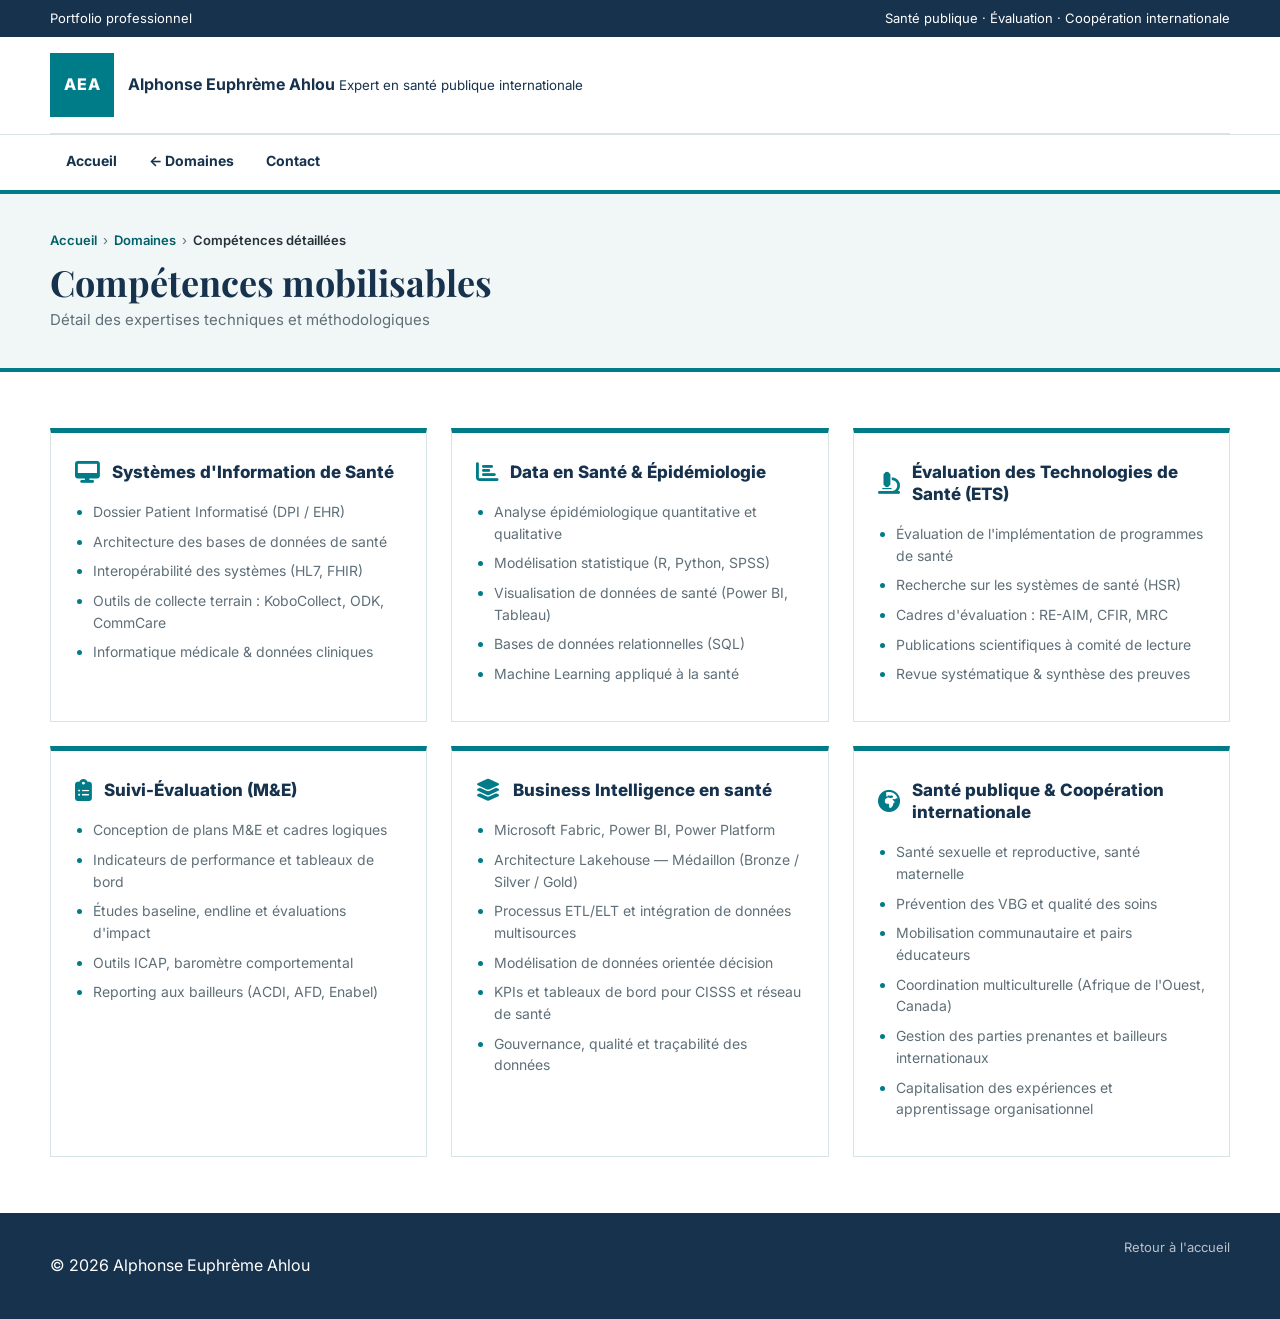
==== competences.html @ 110e1747 "Mise a jour majeure du portfolio - Section Organisations membres (Precrisa, ANaRPI, YALI, We Women, " ====
<!DOCTYPE html>
<html lang="fr">
<head>
  <meta charset="UTF-8">
  <meta name="viewport" content="width=device-width, initial-scale=1.0">
  <title>Compétences – Alphonse Euphrème Ahlou</title>
  <meta name="description" content="Compétences d'Alphonse Euphrème Ahlou : SIS, épidémiologie, ETS, suivi-évaluation, Business Intelligence et coopération internationale.">
  <meta property="og:title" content="Compétences – Alphonse Euphrème Ahlou">
  <meta property="og:url" content="https://alphonseahlou.github.io/portfolio/competences.html">
  <meta property="og:image" content="https://alphonseahlou.github.io/portfolio/photo.jpg">
  <meta property="og:type" content="website">
  <link rel="canonical" href="https://alphonseahlou.github.io/portfolio/competences.html">
  <meta name="theme-color" content="#17324d">
  <link rel="preconnect" href="https://fonts.googleapis.com">
  <link rel="preconnect" href="https://fonts.gstatic.com" crossorigin>
  <link href="https://fonts.googleapis.com/css2?family=Playfair+Display:wght@600;700&family=Inter:wght@400;500;700;800&display=swap" rel="stylesheet">
  <link rel="stylesheet" href="https://cdnjs.cloudflare.com/ajax/libs/font-awesome/6.5.0/css/all.min.css">
  <link rel="stylesheet" href="style.css">
</head>
<body>
  <a class="skip-link" href="#contenu">Aller au contenu principal</a>

  <header class="site-header">
    <div class="govbar">
      <div class="container govbar-inner">
        <span>Portfolio professionnel</span>
        <span>Santé publique · Évaluation · Coopération internationale</span>
      </div>
    </div>
    <div class="brand-compact container">
      <a class="brand-mark" href="index.html" aria-label="Accueil">
        <span class="brand-symbol">AEA</span>
        <span>
          <strong>Alphonse Euphrème Ahlou</strong>
          <small>Expert en santé publique internationale</small>
        </span>
      </a>
    </div>
    <nav class="main-nav" aria-label="Navigation">
      <div class="container nav-inner">
        <button class="menu-toggle" type="button" aria-expanded="false" aria-controls="nav-links">Menu</button>
        <ul id="nav-links">
          <li><a href="index.html">Accueil</a></li>
          <li><a href="index.html#domaines">← Domaines</a></li>
          <li><a href="index.html#contact">Contact</a></li>
        </ul>
      </div>
    </nav>
  </header>

  <div class="page-hero">
    <div class="container">
      <nav class="breadcrumb" aria-label="Fil d'Ariane">
        <a href="index.html">Accueil</a><span>›</span>
        <a href="index.html#domaines">Domaines</a><span>›</span>
        <span class="current">Compétences détaillées</span>
      </nav>
      <h1>Compétences mobilisables</h1>
      <p>Détail des expertises techniques et méthodologiques</p>
    </div>
  </div>

  <main id="contenu">
    <div class="container" style="padding: 56px 0;">
      <div class="competences-grid">

        <div class="competence-card">
          <div class="competence-header">
            <i class="fas fa-desktop"></i>
            <h2>Systèmes d'Information de Santé</h2>
          </div>
          <ul>
            <li>Dossier Patient Informatisé (DPI / EHR)</li>
            <li>Architecture des bases de données de santé</li>
            <li>Interopérabilité des systèmes (HL7, FHIR)</li>
            <li>Outils de collecte terrain : KoboCollect, ODK, CommCare</li>
            <li>Informatique médicale &amp; données cliniques</li>
          </ul>
        </div>

        <div class="competence-card">
          <div class="competence-header">
            <i class="fas fa-chart-bar"></i>
            <h2>Data en Santé &amp; Épidémiologie</h2>
          </div>
          <ul>
            <li>Analyse épidémiologique quantitative et qualitative</li>
            <li>Modélisation statistique (R, Python, SPSS)</li>
            <li>Visualisation de données de santé (Power BI, Tableau)</li>
            <li>Bases de données relationnelles (SQL)</li>
            <li>Machine Learning appliqué à la santé</li>
          </ul>
        </div>

        <div class="competence-card">
          <div class="competence-header">
            <i class="fas fa-microscope"></i>
            <h2>Évaluation des Technologies de Santé (ETS)</h2>
          </div>
          <ul>
            <li>Évaluation de l'implémentation de programmes de santé</li>
            <li>Recherche sur les systèmes de santé (HSR)</li>
            <li>Cadres d'évaluation : RE-AIM, CFIR, MRC</li>
            <li>Publications scientifiques à comité de lecture</li>
            <li>Revue systématique &amp; synthèse des preuves</li>
          </ul>
        </div>

        <div class="competence-card">
          <div class="competence-header">
            <i class="fas fa-clipboard-list"></i>
            <h2>Suivi-Évaluation (M&amp;E)</h2>
          </div>
          <ul>
            <li>Conception de plans M&amp;E et cadres logiques</li>
            <li>Indicateurs de performance et tableaux de bord</li>
            <li>Études baseline, endline et évaluations d'impact</li>
            <li>Outils ICAP, baromètre comportemental</li>
            <li>Reporting aux bailleurs (ACDI, AFD, Enabel)</li>
          </ul>
        </div>

        <div class="competence-card">
          <div class="competence-header">
            <i class="fas fa-layer-group"></i>
            <h2>Business Intelligence en santé</h2>
          </div>
          <ul>
            <li>Microsoft Fabric, Power BI, Power Platform</li>
            <li>Architecture Lakehouse — Médaillon (Bronze / Silver / Gold)</li>
            <li>Processus ETL/ELT et intégration de données multisources</li>
            <li>Modélisation de données orientée décision</li>
            <li>KPIs et tableaux de bord pour CISSS et réseau de santé</li>
            <li>Gouvernance, qualité et traçabilité des données</li>
          </ul>
        </div>

        <div class="competence-card">
          <div class="competence-header">
            <i class="fas fa-globe-africa"></i>
            <h2>Santé publique &amp; Coopération internationale</h2>
          </div>
          <ul>
            <li>Santé sexuelle et reproductive, santé maternelle</li>
            <li>Prévention des VBG et qualité des soins</li>
            <li>Mobilisation communautaire et pairs éducateurs</li>
            <li>Coordination multiculturelle (Afrique de l'Ouest, Canada)</li>
            <li>Gestion des parties prenantes et bailleurs internationaux</li>
            <li>Capitalisation des expériences et apprentissage organisationnel</li>
          </ul>
        </div>

      </div>
    </div>
  </main>

  <button class="back-to-top" id="back-to-top" aria-label="Retour en haut">&#8679;</button>
  <footer class="site-footer">
    <div class="container footer-inner">
      <p>© 2026 Alphonse Euphrème Ahlou</p>
      <a href="index.html">Retour à l'accueil</a>
    </div>
  </footer>
  <script src="script.js"></script>
</body>
</html>
---- style.css ----
:root {
  --ink:       #17324d;
  --ink-2:     #274b68;
  --teal:      #007c89;
  --teal-dark: #005f68;
  --yellow:    #ffc72c;
  --green:     #4a8f3a;
  --paper:     #ffffff;
  --mist:      #f1f6f7;
  --line:      #d7e4e6;
  --soft:      #eaf2f3;
  --text:      #263238;
  --muted:     #5f6f78;
  --radius:    8px;
  --transition: 0.25s cubic-bezier(0.4, 0, 0.2, 1);
  --max:       1180px;
}

* { box-sizing: border-box; }
html { scroll-behavior: smooth; }

body {
  margin: 0;
  font-family: 'Inter', Arial, Helvetica, sans-serif;
  color: var(--text);
  background: var(--paper);
  line-height: 1.6;
}

h1, h2 {
  font-family: 'Playfair Display', Georgia, serif;
}

h3, p { overflow-wrap: anywhere; }

a { color: var(--teal-dark); text-decoration: none; }
a:hover { text-decoration: underline; }

.container { width: min(var(--max), calc(100% - 40px)); margin: 0 auto; }

/* ---- Skip link ---- */
.skip-link { position: absolute; left: -999px; top: 12px; background: var(--ink); color: white; padding: 10px 14px; z-index: 10; }
.skip-link:focus { left: 12px; }

/* ---- Govbar ---- */
.govbar { background: var(--ink); color: white; font-size: 13px; }
.govbar-inner { display: flex; justify-content: space-between; gap: 16px; padding: 8px 0; }

/* ---- Brand ---- */
.brand { display: flex; justify-content: space-between; align-items: center; gap: 28px; padding: 26px 0; }
.brand-mark { display: flex; align-items: center; gap: 14px; color: var(--ink); }
.brand-symbol { display: grid; place-items: center; width: 64px; height: 64px; background: var(--teal); color: white; font-weight: 800; letter-spacing: 1px; flex-shrink: 0; }
.brand strong { display: block; font-size: 22px; line-height: 1.2; }
.brand small { display: block; color: var(--muted); margin-top: 4px; font-size: 13px; }

/* ---- Search ---- */
.search { min-width: 320px; }
.search label { display: block; color: var(--ink); font-weight: 700; font-size: 13px; margin-bottom: 6px; }
.search-row { display: flex; border: 1px solid var(--line); background: white; }
.search input { flex: 1; border: 0; padding: 12px; min-width: 0; font: inherit; }
.search button { width: 48px; border: 0; background: var(--yellow); color: var(--ink); font-size: 16px; cursor: pointer; }
.search-hit { outline: 4px solid var(--yellow); outline-offset: 6px; }

/* ---- Nav ---- */
.main-nav { border-top: 1px solid var(--line); border-bottom: 4px solid var(--teal); background: white; position: sticky; top: 0; z-index: 50; }
.nav-inner { display: flex; align-items: center; }
.menu-toggle { display: none; }
.main-nav ul { display: flex; flex-wrap: wrap; gap: 0; padding: 0; margin: 0; list-style: none; }
.main-nav a { display: block; padding: 15px 16px; color: var(--ink); font-weight: 700; font-size: 14px; border-bottom: 3px solid transparent; transition: border-color var(--transition), background var(--transition); }
.main-nav a:hover, .main-nav a.active { background: var(--mist); border-bottom-color: var(--teal); text-decoration: none; }

/* ---- Hero ---- */
.hero { background: linear-gradient(90deg, var(--mist) 0 62%, var(--soft) 62%); border-bottom: 1px solid var(--line); }
.hero-grid { display: grid; grid-template-columns: minmax(0, 1fr) 340px; gap: 54px; align-items: center; padding: 64px 0; animation: heroFadeIn 0.8s ease both; }

@keyframes heroFadeIn {
  from { opacity: 0; transform: translateY(20px); }
  to   { opacity: 1; transform: translateY(0); }
}

.eyebrow, .section-label, .tag { color: var(--teal-dark); text-transform: uppercase; letter-spacing: .08em; font-size: 13px; font-weight: 800; margin: 0 0 12px; }
h1 { color: var(--ink); font-size: clamp(30px, 4.5vw, 54px); line-height: 1.08; margin: 0 0 20px; }
h2 { color: var(--ink); font-size: clamp(24px, 3vw, 38px); line-height: 1.15; margin: 0 0 20px; }
h3 { color: var(--ink); margin: 0 0 10px; line-height: 1.3; }
.lead { font-size: 18px; color: var(--ink-2); max-width: 680px; }

.hero-actions { display: flex; flex-wrap: wrap; gap: 12px; margin-top: 24px; }

.button { display: inline-flex; align-items: center; gap: 8px; min-height: 44px; padding: 11px 20px; border: 2px solid var(--teal-dark); font-weight: 700; font-size: 14px; transition: filter var(--transition), transform var(--transition); }
.button.primary { background: var(--teal-dark); color: white; }
.button.secondary { background: white; color: var(--teal-dark); }
.button:hover { text-decoration: none; filter: brightness(.92); transform: translateY(-1px); }

/* ---- Disponible badge ---- */
.disponible-badge {
  display: inline-flex; align-items: center; gap: 8px;
  background: rgba(0, 124, 137, 0.1); border: 1px solid rgba(0, 124, 137, 0.3);
  color: var(--teal-dark); border-radius: 999px; padding: 6px 14px;
  font-size: 13px; font-weight: 600; margin-top: 18px;
}
.disponible-dot {
  width: 8px; height: 8px; border-radius: 50%; background: #4ade80; flex-shrink: 0;
  animation: pulseDot 2s ease-in-out infinite;
}
@keyframes pulseDot {
  0%, 100% { opacity: 1; transform: scale(1); }
  50%       { opacity: 0.5; transform: scale(0.75); }
}

/* ---- Identity panel ---- */
.identity-panel { background: var(--paper); border-top: 6px solid var(--yellow); padding: 22px; box-shadow: 0 10px 30px rgba(23, 50, 77, .12); transition: transform var(--transition); }
.identity-panel:hover { transform: translateY(-4px); }
.identity-panel img { width: 100%; aspect-ratio: 1 / 1; object-fit: cover; display: block; margin-bottom: 18px; }
.identity-panel h2 { font-size: 20px; margin-bottom: 8px; }

/* ---- Quick links ---- */
.quick-links { background: var(--ink); }
.quick-grid { display: grid; grid-template-columns: repeat(4, 1fr); }
.quick-grid a { color: white; padding: 22px 18px; border-left: 1px solid rgba(255,255,255,.18); transition: background var(--transition); }
.quick-grid a:last-child { border-right: 1px solid rgba(255,255,255,.18); }
.quick-grid a:hover { background: rgba(255,255,255,.08); text-decoration: none; }
.quick-grid span { display: block; color: var(--yellow); font-size: 12px; font-weight: 800; text-transform: uppercase; letter-spacing: .08em; }
.quick-grid strong { display: block; margin-top: 5px; font-size: 16px; }

/* ---- Sections ---- */
.section { padding: 72px 0; }
.section.tinted { background: var(--mist); border-top: 1px solid var(--line); border-bottom: 1px solid var(--line); }
.section.compact { padding: 52px 0; }

/* ---- À propos ---- */
.split-grid { display: grid; grid-template-columns: 36% 1fr; gap: 64px; }
.rich-text p { font-size: 17px; color: var(--ink-2); }
.stats { display: grid; grid-template-columns: repeat(3, 1fr); border-top: 1px solid var(--line); border-left: 1px solid var(--line); margin-top: 28px; }
.stats div { padding: 20px; border-right: 1px solid var(--line); border-bottom: 1px solid var(--line); background: white; }
.stats strong { display: block; font-size: 32px; color: var(--teal-dark); font-family: 'Playfair Display', serif; }
.stats span { color: var(--muted); font-size: 13px; }

/* ---- Domaines ---- */
.topic-grid { display: grid; grid-template-columns: repeat(3, 1fr); gap: 18px; margin-top: 26px; }
.topic-grid article {
  background: white; border: 1px solid var(--line); border-top: 5px solid var(--teal);
  padding: 24px; transition: transform var(--transition), box-shadow var(--transition);
}
.topic-grid article:hover { transform: translateY(-5px); box-shadow: 0 8px 24px rgba(23, 50, 77, .1); }
.topic-grid article i { font-size: 24px; color: var(--teal); margin-bottom: 12px; display: block; }
.topic-grid span { color: var(--green); font-weight: 800; font-size: 13px; }

/* ---- Projets ---- */
.section-heading { display: flex; align-items: end; justify-content: space-between; gap: 24px; margin-bottom: 26px; }
.text-link { font-weight: 800; }
.news-grid { display: grid; grid-template-columns: repeat(3, 1fr); gap: 20px; }
.news-card { background: white; border: 1px solid var(--line); border-top: 5px solid var(--teal); padding: 24px; transition: transform var(--transition), box-shadow var(--transition); }
.news-card:hover { transform: translateY(-4px); box-shadow: 0 8px 24px rgba(23, 50, 77, .1); }
.news-card.featured { grid-column: span 2; background: var(--ink); color: white; border-top-color: var(--yellow); }
.news-card.featured h3, .news-card.featured .tag { color: white; }
.news-card span { display: block; color: var(--muted); font-weight: 700; margin-top: 16px; font-size: 13px; }
.news-card.featured span { color: var(--yellow); }

/* ---- Publications ---- */
.publication-list { display: grid; gap: 20px; margin-top: 24px; }
.publication-list article {
  display: grid; grid-template-columns: 100px 1fr; gap: 20px;
  background: white; border: 1px solid var(--line); border-left: 6px solid var(--teal);
  padding: 24px; transition: transform var(--transition), box-shadow var(--transition);
}
.publication-list article:hover { transform: translateY(-3px); box-shadow: 0 6px 20px rgba(23, 50, 77, .1); }
time { color: var(--teal-dark); font-size: 22px; font-weight: 800; font-family: 'Playfair Display', serif; }
.card-meta { display: flex; flex-wrap: wrap; gap: 8px; margin-bottom: 10px; }
.card-tag { background: rgba(0, 124, 137, 0.1); color: var(--teal-dark); padding: 3px 10px; border-radius: 20px; font-size: 12px; font-weight: 600; }
.publication-list h3 { font-size: 16px; margin-bottom: 8px; line-height: 1.4; }
.publication-list a { display: inline-flex; align-items: center; gap: 6px; margin-top: 10px; font-size: 13px; font-weight: 700; }

/* Toggle résumé */
.card-abstract { font-size: 13.5px; color: var(--muted); line-height: 1.65; max-height: 0; overflow: hidden; transition: max-height 0.4s ease; }
.card-abstract.open { max-height: 600px; }
.toggle-abstract { background: none; border: none; color: var(--teal-dark); font-size: 13px; font-weight: 700; cursor: pointer; padding: 6px 0; display: inline-block; margin-top: 6px; font-family: 'Inter', sans-serif; }
.toggle-abstract:hover { color: var(--ink); text-decoration: underline; }

/* ---- Parcours ---- */
.timeline { display: grid; grid-template-columns: repeat(4, 1fr); gap: 18px; margin-top: 26px; }
.timeline article { background: white; border: 1px solid var(--line); border-top: 5px solid var(--yellow); padding: 24px; transition: transform var(--transition); }
.timeline article:hover { transform: translateY(-4px); }
.timeline span { display: inline-block; background: var(--ink); color: white; padding: 4px 10px; font-weight: 800; font-size: 13px; margin-bottom: 12px; }

/* ---- Services ---- */
.service-band { display: grid; grid-template-columns: 30% 1fr; gap: 48px; align-items: start; background: var(--ink); color: white; padding: 40px; border-radius: var(--radius); }
.service-band h2, .service-band .section-label { color: white; }
.service-list { columns: 2; gap: 32px; margin: 0; padding: 0; list-style: none; }
.service-list li { break-inside: avoid; margin-bottom: 14px; display: flex; align-items: flex-start; gap: 10px; font-size: 14px; }
.service-list li i { color: var(--yellow); flex-shrink: 0; margin-top: 2px; }

/* ---- Contact ---- */
.contact { background: var(--mist); }
.contact-grid { display: grid; grid-template-columns: 40% 1fr; gap: 56px; }
.contact-grid > div > p { font-size: 17px; color: var(--ink-2); margin-bottom: 24px; }
.contact-social { display: grid; grid-template-columns: repeat(2, 1fr); gap: 10px; }
.contact-social a { background: white; border: 1px solid var(--line); padding: 14px 16px; font-weight: 700; color: var(--ink); display: flex; align-items: center; gap: 8px; font-size: 14px; transition: background var(--transition), border-color var(--transition); }
.contact-social a:hover { background: var(--soft); border-color: var(--teal); text-decoration: none; }
.contact-social a i { color: var(--teal); width: 16px; }
.contact-form { display: grid; gap: 14px; }
.form-group { display: grid; gap: 5px; }
.form-group label { font-weight: 700; font-size: 13px; color: var(--ink); }
.form-group input, .form-group textarea { border: 1px solid var(--line); padding: 12px; font: inherit; width: 100%; background: white; transition: border-color var(--transition), box-shadow var(--transition); }
.form-group textarea { resize: vertical; }
.form-group input:focus, .form-group textarea:focus { outline: none; border-color: var(--teal); box-shadow: 0 0 0 3px rgba(0, 124, 137, 0.12); }

/* ---- Back to top ---- */
.back-to-top {
  position: fixed; bottom: 28px; right: 24px; width: 44px; height: 44px;
  border-radius: 50%; background: var(--teal-dark); color: white; border: none;
  cursor: pointer; font-size: 20px; box-shadow: 0 4px 16px rgba(23, 50, 77, .2);
  opacity: 0; transform: translateY(12px); transition: opacity .3s, transform .3s;
  pointer-events: none; z-index: 999;
}
.back-to-top.visible { opacity: 1; transform: translateY(0); pointer-events: auto; }
.back-to-top:hover { background: var(--ink); }

/* ---- Compteur de visites ---- */
.visit-counter {
  background: var(--ink);
  color: rgba(255,255,255,.7);
  text-align: center;
  padding: 12px 20px;
  font-size: 13px;
  display: flex;
  align-items: center;
  justify-content: center;
  gap: 8px;
}
.visit-counter i { color: var(--yellow); }
.visit-counter img { vertical-align: middle; filter: invert(1); height: 18px; }

/* ---- Organisations membres ---- */
.orgs-strip {
  display: flex;
  flex-wrap: wrap;
  gap: 32px 48px;
  align-items: center;
  justify-content: center;
  margin-top: 40px;
}
.org-logo {
  display: flex;
  flex-direction: column;
  align-items: center;
  gap: 10px;
  text-align: center;
}
.org-logo img {
  height: 80px;
  width: auto;
  max-width: 140px;
  object-fit: contain;
  filter: grayscale(20%);
  transition: filter .2s;
}
.org-logo img:hover { filter: grayscale(0%); }
.org-logo span {
  font-size: 12px;
  color: var(--ink);
  font-weight: 600;
  letter-spacing: .04em;
  text-transform: uppercase;
  opacity: .7;
}
@media (max-width: 600px) {
  .orgs-strip { gap: 24px 32px; }
  .org-logo img { height: 60px; }
}

/* ---- Footer ---- */
.site-footer { background: var(--ink); color: white; padding: 24px 0; }
.footer-inner { display: flex; justify-content: space-between; gap: 18px; }
.site-footer a { color: rgba(255,255,255,.7); font-size: 13px; }
.site-footer a:hover { color: white; }

/* ---- Page compétences ---- */
.competences-grid { display: grid; grid-template-columns: repeat(3, 1fr); gap: 24px; }
.competence-card {
  background: white; border: 1px solid var(--line); border-top: 5px solid var(--teal);
  padding: 28px 24px; transition: transform var(--transition), box-shadow var(--transition);
}
.competence-card:hover { transform: translateY(-4px); box-shadow: 0 8px 24px rgba(23,50,77,.1); }
.competence-header { display: flex; align-items: center; gap: 12px; margin-bottom: 18px; }
.competence-header i { font-size: 22px; color: var(--teal); flex-shrink: 0; }
.competence-header h2 { font-size: 17px; margin: 0; color: var(--ink); font-family: 'Inter', sans-serif; font-weight: 800; line-height: 1.3; }
.competence-card ul { padding-left: 18px; margin: 0; }
.competence-card ul li { font-size: 14px; color: var(--muted); margin-bottom: 8px; line-height: 1.55; }
.competence-card ul li::marker { color: var(--teal); }

@media (max-width: 920px) { .competences-grid { grid-template-columns: repeat(2, 1fr); } }
@media (max-width: 600px) { .competences-grid { grid-template-columns: 1fr; } }

@media (prefers-color-scheme: dark) {
  .competence-card { background: var(--soft); border-color: var(--line); }
}

/* ---- Projets catégories ---- */
.projects-cat-grid { display: grid; grid-template-columns: repeat(4, 1fr); gap: 20px; margin-top: 26px; }
.projects-cat-card {
  background: white; border: 1px solid var(--line); border-top: 5px solid var(--teal);
  padding: 28px 20px; text-decoration: none; color: var(--text);
  display: flex; flex-direction: column; transition: transform var(--transition), box-shadow var(--transition);
}
.projects-cat-card:hover { transform: translateY(-6px); box-shadow: 0 10px 28px rgba(23,50,77,.12); text-decoration: none; }
.projects-cat-card > i { font-size: 28px; color: var(--teal); margin-bottom: 14px; }
.projects-cat-card h3 { color: var(--ink); font-size: 15px; margin-bottom: 8px; }
.projects-cat-card p { font-size: 13px; color: var(--muted); flex: 1; line-height: 1.55; margin: 0; }
.cat-link { display: flex; align-items: center; gap: 6px; color: var(--teal-dark); font-weight: 700; font-size: 13px; margin-top: 16px; }

/* ---- Parcours links ---- */
.parcours-links { display: grid; grid-template-columns: repeat(2, 1fr); gap: 16px; margin-bottom: 28px; }
.parcours-card {
  display: flex; align-items: center; gap: 16px; background: white;
  border: 1px solid var(--line); border-left: 5px solid var(--teal);
  padding: 20px 24px; color: var(--text); text-decoration: none;
  transition: transform var(--transition), box-shadow var(--transition);
}
.parcours-card:hover { transform: translateY(-3px); box-shadow: 0 6px 20px rgba(23,50,77,.1); text-decoration: none; }
.parcours-card > i:first-child { font-size: 22px; color: var(--teal); flex-shrink: 0; }
.parcours-card strong { display: block; color: var(--ink); font-size: 15px; margin-bottom: 3px; }
.parcours-card span { font-size: 13px; color: var(--muted); }
.parcours-arrow { margin-left: auto; color: var(--teal-dark); flex-shrink: 0; }

/* ---- Sous-pages : brand compact ---- */
.brand-compact { display: flex; align-items: center; padding: 16px 0; border-bottom: 1px solid var(--line); }

/* ---- Sous-pages : page hero ---- */
.page-hero { background: var(--mist); border-bottom: 4px solid var(--teal); padding: 36px 0; }
.page-hero h1 { font-size: clamp(22px, 3vw, 36px); color: var(--ink); margin: 12px 0 6px; }
.page-hero p { color: var(--muted); font-size: 15px; margin: 0; }
.breadcrumb { display: flex; align-items: center; gap: 6px; font-size: 13px; color: var(--muted); }
.breadcrumb a { color: var(--teal-dark); font-weight: 600; }
.breadcrumb a:hover { text-decoration: underline; }
.breadcrumb .current { color: var(--text); font-weight: 600; }

/* ---- Sous-pages : timeline verticale ---- */
.timeline-v { position: relative; padding: 8px 0 8px 52px; margin: 48px 0; }
.timeline-v::before {
  content: ''; position: absolute; left: 18px; top: 0; bottom: 0;
  width: 3px; background: linear-gradient(180deg, var(--teal), var(--ink)); border-radius: 2px;
}
.timeline-v-item {
  position: relative; background: white; border: 1px solid var(--line);
  border-left: 5px solid var(--teal); padding: 24px 28px; margin-bottom: 24px;
  border-radius: var(--radius); transition: transform var(--transition), box-shadow var(--transition);
}
.timeline-v-item:hover { transform: translateY(-3px); box-shadow: 0 6px 20px rgba(23,50,77,.1); }
.timeline-v-item::before {
  content: ''; position: absolute; left: -40px; top: 22px;
  width: 18px; height: 18px; background: var(--teal); border-radius: 50%;
  border: 3px solid var(--paper); box-shadow: 0 0 0 2px var(--teal);
}
.timeline-v-item h3 { color: var(--ink); margin: 0 0 12px; font-size: 18px; line-height: 1.3; }
.timeline-v-item p { font-size: 14px; color: var(--muted); margin: 5px 0; line-height: 1.65; }
.timeline-v-item p strong { color: var(--ink); }
.timeline-v-item a { display: inline-flex; align-items: center; gap: 6px; margin-top: 12px; font-size: 13px; font-weight: 700; }
.timeline-v-item iframe { margin-top: 16px; border-radius: var(--radius); }

/* ---- Dark mode additions ---- */
@media (prefers-color-scheme: dark) {
  .timeline-v-item, .projects-cat-card, .parcours-card { background: var(--soft); border-color: var(--line); }
  .timeline-v-item::before { border-color: var(--mist); }
  .page-hero { background: var(--mist); }
}

/* ---- Responsive additions ---- */
@media (max-width: 920px) {
  .projects-cat-grid { grid-template-columns: repeat(2, 1fr); }
  .parcours-links { grid-template-columns: 1fr; }
}
@media (max-width: 700px) {
  .projects-cat-grid { grid-template-columns: 1fr; }
  .timeline-v { padding-left: 36px; }
  .timeline-v-item::before { left: -28px; }
}

/* ============================================ */
/* === DARK MODE                             === */
/* ============================================ */

@media (prefers-color-scheme: dark) {
  :root {
    --ink:       #e2e8f0;
    --ink-2:     #b0c4d4;
    --teal:      #4fbac7;
    --teal-dark: #3a9daa;
    --yellow:    #ffc72c;
    --paper:     #0d1117;
    --mist:      #161b22;
    --line:      #30363d;
    --soft:      #1c2333;
    --text:      #e2e8f0;
    --muted:     #8b949e;
  }

  body { background: var(--paper); }
  .govbar { background: #0a1520; }
  .brand, .search input, .form-group input, .form-group textarea { background: var(--paper); }
  .search-row { background: var(--soft); border-color: var(--line); }
  .search input { background: var(--soft); color: var(--text); }
  .hero { background: linear-gradient(90deg, var(--mist) 0 62%, var(--soft) 62%); }
  .main-nav { background: var(--mist); }
  .main-nav a:hover, .main-nav a.active { background: var(--soft); }
  .identity-panel, .stats div, .news-card, .timeline article, .topic-grid article, .contact-social a { background: var(--soft); border-color: var(--line); }
  .publication-list article { background: var(--soft); border-color: var(--line); }
  .service-band { background: #0a1520; }
  .contact { background: var(--mist); }
  nav { background: var(--mist); }
  input, textarea { background: var(--soft); color: var(--text); border-color: var(--line); }
  input::placeholder, textarea::placeholder { color: var(--muted); }
}

/* ============================================ */
/* === RESPONSIVE                            === */
/* ============================================ */

@media (max-width: 920px) {
  .hero { background: var(--mist); }
  .hero-grid, .split-grid, .contact-grid { grid-template-columns: 1fr; gap: 32px; }
  .hero-grid { padding: 48px 0; }
  .identity-panel { max-width: 380px; }
  .search { min-width: 0; }
  .brand { align-items: stretch; }
  .quick-grid, .topic-grid, .timeline { grid-template-columns: repeat(2, 1fr); }
  .news-grid { grid-template-columns: 1fr; }
  .news-card.featured { grid-column: auto; }
  .service-band { grid-template-columns: 1fr; }
}

@media (max-width: 700px) {
  .container { width: min(100% - 28px, var(--max)); }
  .govbar-inner, .footer-inner { flex-direction: column; gap: 6px; }

  /* Brand : empiler nom + recherche */
  .brand { flex-direction: column; align-items: flex-start; gap: 16px; padding: 18px 0; }
  .search { width: 100%; }
  .brand strong { font-size: 18px; }
  .brand-symbol { width: 52px; height: 52px; font-size: 14px; }

  /* Brand compact (sous-pages) */
  .brand-compact .brand-mark strong { font-size: 15px; }
  .brand-compact .brand-mark small { font-size: 11px; }
  .brand-compact .brand-symbol { width: 44px; height: 44px; font-size: 12px; }

  /* Nav mobile */
  .menu-toggle { display: block; width: 100%; padding: 14px; border: 0; background: var(--teal); color: white; font-weight: 800; text-align: left; cursor: pointer; }
  .nav-inner { display: block; width: 100%; }
  .main-nav ul { display: none; }
  .main-nav ul.open { display: block; }
  .main-nav a { border-top: 1px solid var(--line); border-bottom: none; }

  /* Grilles */
  .quick-grid, .topic-grid, .timeline, .stats, .contact-social { grid-template-columns: 1fr; }
  .quick-grid a { border-right: 1px solid rgba(255,255,255,.18); }
  .publication-list article { grid-template-columns: 1fr; gap: 10px; }
  .service-list { columns: 1; }
  .service-band { padding: 28px 20px; }

  /* Timeline verticale : réduire l'indentation */
  .timeline-v { padding-left: 32px; margin: 28px 0; }
  .timeline-v-item { padding: 18px 16px; }
  .timeline-v-item h3 { font-size: 16px; }
  .timeline-v-item::before { left: -24px; width: 14px; height: 14px; top: 18px; }

  /* Héro */
  .hero-actions { flex-direction: column; }
  .button { justify-content: center; }

  /* Identity panel centré */
  .identity-panel { max-width: 100%; }
}
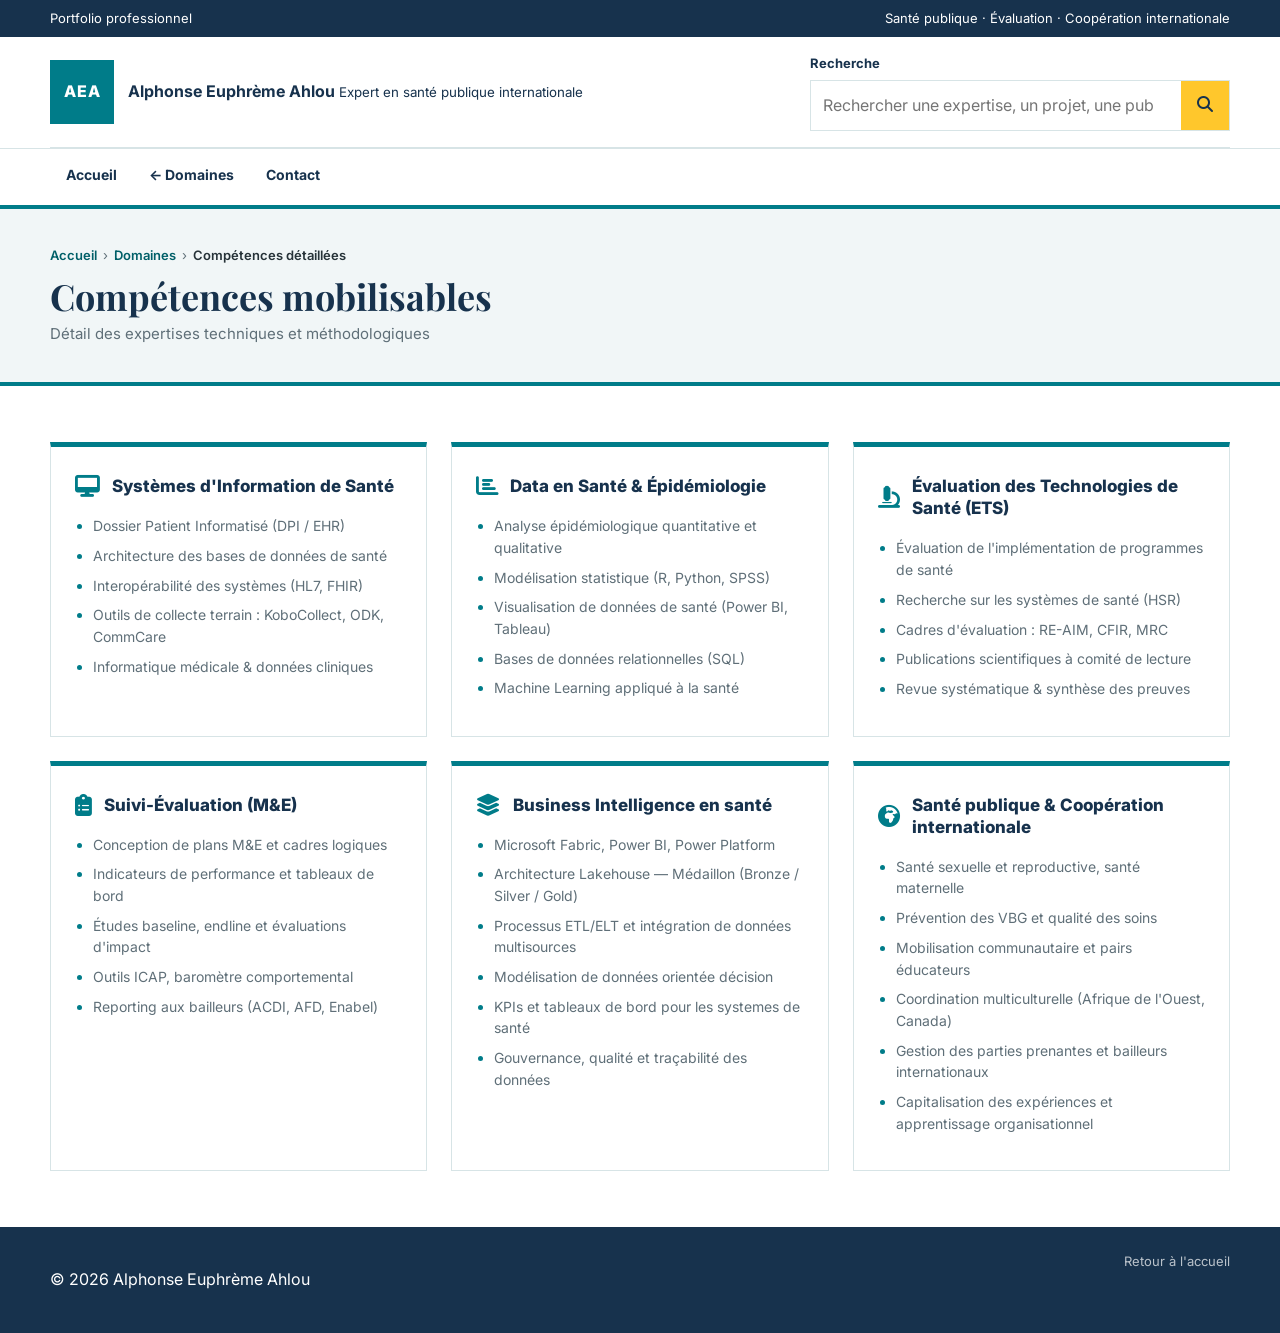
==== commit 39ace2cf: "mise a jour leger" ====
--- a/competences.html
+++ b/competences.html
@@ -11,42 +11,10 @@
   <meta property="og:type" content="website">
   <link rel="canonical" href="https://alphonseahlou.github.io/portfolio/competences.html">
   <meta name="theme-color" content="#17324d">
-  <link rel="preconnect" href="https://fonts.googleapis.com">
-  <link rel="preconnect" href="https://fonts.gstatic.com" crossorigin>
-  <link href="https://fonts.googleapis.com/css2?family=Playfair+Display:wght@600;700&family=Inter:wght@400;500;700;800&display=swap" rel="stylesheet">
-  <link rel="stylesheet" href="https://cdnjs.cloudflare.com/ajax/libs/font-awesome/6.5.0/css/all.min.css">
   <link rel="stylesheet" href="style.css">
 </head>
 <body>
-  <a class="skip-link" href="#contenu">Aller au contenu principal</a>
-
-  <header class="site-header">
-    <div class="govbar">
-      <div class="container govbar-inner">
-        <span>Portfolio professionnel</span>
-        <span>Santé publique · Évaluation · Coopération internationale</span>
-      </div>
-    </div>
-    <div class="brand-compact container">
-      <a class="brand-mark" href="index.html" aria-label="Accueil">
-        <span class="brand-symbol">AEA</span>
-        <span>
-          <strong>Alphonse Euphrème Ahlou</strong>
-          <small>Expert en santé publique internationale</small>
-        </span>
-      </a>
-    </div>
-    <nav class="main-nav" aria-label="Navigation">
-      <div class="container nav-inner">
-        <button class="menu-toggle" type="button" aria-expanded="false" aria-controls="nav-links">Menu</button>
-        <ul id="nav-links">
-          <li><a href="index.html">Accueil</a></li>
-          <li><a href="index.html#domaines">← Domaines</a></li>
-          <li><a href="index.html#contact">Contact</a></li>
-        </ul>
-      </div>
-    </nav>
-  </header>
+  <site-header section="domaines"></site-header>
 
   <div class="page-hero">
     <div class="container">
@@ -130,7 +98,7 @@
             <li>Architecture Lakehouse — Médaillon (Bronze / Silver / Gold)</li>
             <li>Processus ETL/ELT et intégration de données multisources</li>
             <li>Modélisation de données orientée décision</li>
-            <li>KPIs et tableaux de bord pour CISSS et réseau de santé</li>
+            <li>KPIs et tableaux de bord pour les systemes de santé</li>
             <li>Gouvernance, qualité et traçabilité des données</li>
           </ul>
         </div>
@@ -154,13 +122,8 @@
     </div>
   </main>
 
-  <button class="back-to-top" id="back-to-top" aria-label="Retour en haut">&#8679;</button>
-  <footer class="site-footer">
-    <div class="container footer-inner">
-      <p>© 2026 Alphonse Euphrème Ahlou</p>
-      <a href="index.html">Retour à l'accueil</a>
-    </div>
-  </footer>
+  <site-footer></site-footer>
+  <script src="site-components.js"></script>
   <script src="script.js"></script>
 </body>
 </html>
